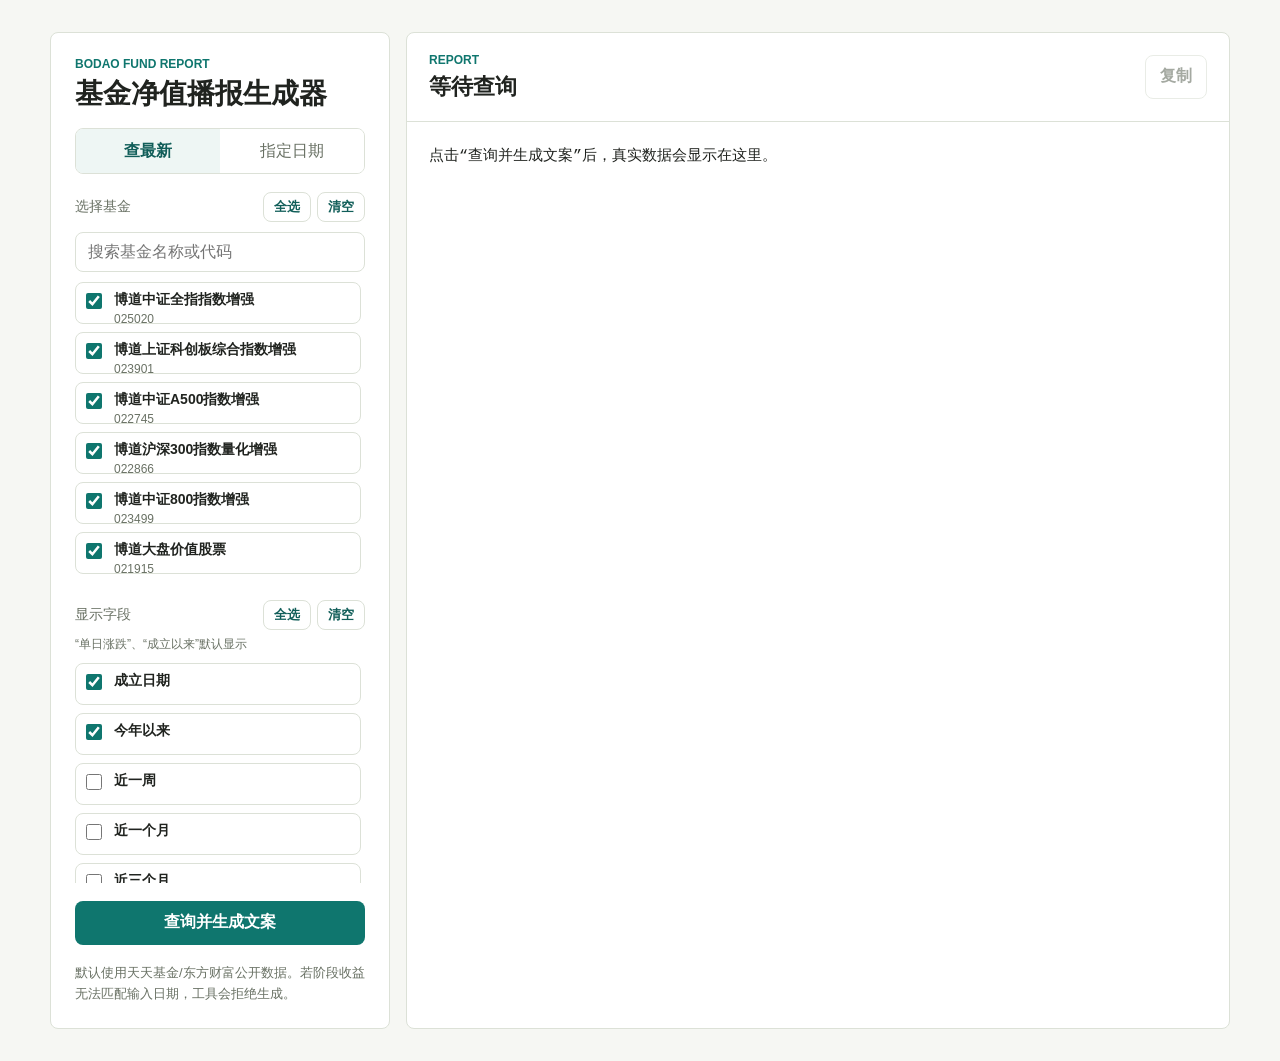
==== web/index.html @ 6c0c3e10 "Improve mobile responsive layout" ====
<!doctype html>
<html lang="zh-CN">
  <head>
    <meta charset="utf-8" />
    <meta name="viewport" content="width=device-width, initial-scale=1" />
    <title>基金净值播报</title>
    <link rel="stylesheet" href="styles.css?v=20260605-mobile" />
  </head>
  <body>
    <div id="loginOverlay" class="loginOverlay hidden">
      <form id="loginForm" class="loginBox">
        <p class="eyebrow">Access</p>
        <h2>输入访问密码</h2>
        <label class="field">
          <span>密码</span>
          <input id="passwordInput" type="password" autocomplete="current-password" />
        </label>
        <button class="primary" type="submit">进入</button>
        <p id="loginError" class="loginError"></p>
      </form>
    </div>

    <main class="app">
      <section class="panel controls" aria-label="查询设置">
        <div>
          <p class="eyebrow">BoDao Fund Report</p>
          <h1>基金净值播报生成器</h1>
        </div>

        <div class="mode" role="group" aria-label="查询方式">
          <button id="latestBtn" class="modeButton active" type="button">查最新</button>
          <button id="dateBtn" class="modeButton" type="button">指定日期</button>
        </div>

        <label class="field" id="dateField">
          <span>净值日期</span>
          <input id="dateInput" type="date" />
          <small>开发中</small>
        </label>

        <section class="fundPicker" aria-label="基金选择">
          <div class="pickerHeader">
            <span>选择基金</span>
            <div class="pickerActions">
              <button id="selectAllBtn" type="button">全选</button>
              <button id="clearAllBtn" type="button">清空</button>
            </div>
          </div>
          <input id="fundSearchInput" class="searchInput" type="search" placeholder="搜索基金名称或代码" />
          <div id="fundList" class="fundList"></div>
        </section>

        <section class="fundPicker" aria-label="显示字段">
          <div class="pickerHeader">
            <span>显示字段</span>
            <div class="pickerActions">
              <button id="selectAllMetricsBtn" type="button">全选</button>
              <button id="clearAllMetricsBtn" type="button">清空</button>
            </div>
          </div>
          <p class="pickerNote">“单日涨跌”、“成立以来”默认显示</p>
          <div id="metricList" class="fundList compact"></div>
        </section>

        <button id="queryBtn" class="primary" type="button">
          查询并生成文案
        </button>

        <p class="hint">
          默认使用天天基金/东方财富公开数据。若阶段收益无法匹配输入日期，工具会拒绝生成。
        </p>
      </section>

      <section class="panel result" aria-label="查询结果">
        <div class="resultHeader">
          <div>
            <p class="eyebrow">Report</p>
            <h2 id="statusTitle">等待查询</h2>
          </div>
          <button id="copyBtn" class="ghost" type="button" disabled>复制</button>
        </div>

        <pre id="reportOutput" class="reportText">点击“查询并生成文案”后，真实数据会显示在这里。</pre>

        <div id="dataTableWrap" class="tableWrap hidden">
          <table>
            <thead>
              <tr id="dataHead"></tr>
            </thead>
            <tbody id="dataRows"></tbody>
          </table>
        </div>
      </section>
    </main>

    <script src="app.js?v=20260605-mobile"></script>
  </body>
</html>
---- web/styles.css ----
:root {
  color-scheme: light;
  --bg: #f6f7f3;
  --panel: #ffffff;
  --ink: #20231f;
  --muted: #697164;
  --line: #dce1d7;
  --accent: #0f766e;
  --accent-dark: #115e59;
  --soft: #eef6f4;
  --danger: #b42318;
}

* {
  box-sizing: border-box;
}

body {
  margin: 0;
  min-height: 100vh;
  background: var(--bg);
  color: var(--ink);
  font-family: -apple-system, BlinkMacSystemFont, "Segoe UI", sans-serif;
}

button,
input {
  font: inherit;
}

.app {
  width: min(1180px, calc(100vw - 32px));
  margin: 0 auto;
  padding: 32px 0;
  display: grid;
  grid-template-columns: 340px minmax(0, 1fr);
  gap: 16px;
}

.panel {
  background: var(--panel);
  border: 1px solid var(--line);
  border-radius: 8px;
}

.controls {
  padding: 24px;
  height: fit-content;
  display: grid;
  gap: 18px;
}

.eyebrow {
  margin: 0 0 6px;
  color: var(--accent);
  font-size: 12px;
  font-weight: 700;
  text-transform: uppercase;
}

h1,
h2 {
  margin: 0;
  letter-spacing: 0;
}

h1 {
  font-size: 28px;
  line-height: 1.18;
}

h2 {
  font-size: 22px;
  line-height: 1.25;
}

.mode {
  display: grid;
  grid-template-columns: 1fr 1fr;
  border: 1px solid var(--line);
  border-radius: 8px;
  overflow: hidden;
}

.modeButton {
  min-height: 44px;
  border: 0;
  background: #fff;
  color: var(--muted);
  cursor: pointer;
}

.modeButton.active {
  background: var(--soft);
  color: var(--accent-dark);
  font-weight: 700;
}

.field {
  display: grid;
  gap: 8px;
  color: var(--muted);
  font-size: 14px;
}

.field small {
  color: var(--muted);
  font-size: 12px;
  line-height: 1.3;
}

.field.hidden,
.hidden {
  display: none;
}

.fundPicker {
  display: grid;
  gap: 10px;
}

.pickerHeader {
  display: flex;
  align-items: center;
  justify-content: space-between;
  gap: 12px;
  color: var(--muted);
  font-size: 14px;
}

.pickerActions {
  display: flex;
  gap: 6px;
}

.pickerActions button {
  min-height: 30px;
  border: 1px solid var(--line);
  border-radius: 8px;
  padding: 0 10px;
  background: #fff;
  color: var(--accent-dark);
  cursor: pointer;
  font-size: 13px;
  font-weight: 700;
}

.pickerNote {
  margin: -4px 0 0;
  color: var(--muted);
  font-size: 12px;
  line-height: 1.4;
}

.fundList {
  display: grid;
  gap: 8px;
  max-height: 300px;
  overflow: auto;
  padding-right: 4px;
}

.fundList.compact {
  max-height: 220px;
}

.searchInput {
  min-height: 40px;
  border-radius: 8px;
}

.fundOption {
  display: grid;
  grid-template-columns: 20px minmax(0, 1fr);
  gap: 8px;
  align-items: start;
  min-height: 42px;
  padding: 8px 10px;
  border: 1px solid var(--line);
  border-radius: 8px;
  background: #fff;
  cursor: pointer;
}

.fundOption input {
  width: 16px;
  min-height: 16px;
  margin: 2px 0 0;
  accent-color: var(--accent);
}

.fundOption.disabled {
  opacity: 0.56;
  cursor: not-allowed;
}

.fundOption.filtered {
  display: none;
}

.fundName {
  display: block;
  color: var(--ink);
  font-size: 14px;
  font-weight: 700;
  line-height: 1.25;
}

.fundCode {
  display: block;
  margin-top: 3px;
  color: var(--muted);
  font-size: 12px;
  line-height: 1.2;
}

.loginOverlay {
  position: fixed;
  inset: 0;
  z-index: 10;
  display: grid;
  place-items: center;
  padding: 24px;
  background: rgba(246, 247, 243, 0.92);
}

.loginOverlay.hidden {
  display: none;
}

.loginBox {
  width: min(380px, 100%);
  display: grid;
  gap: 16px;
  padding: 24px;
  background: #fff;
  border: 1px solid var(--line);
  border-radius: 8px;
  box-shadow: 0 18px 44px rgba(32, 35, 31, 0.12);
}

.loginError {
  min-height: 20px;
  margin: 0;
  color: var(--danger);
  font-size: 13px;
}

input {
  width: 100%;
  min-height: 44px;
  border: 1px solid var(--line);
  border-radius: 8px;
  padding: 0 12px;
  color: var(--ink);
}

.primary,
.ghost {
  min-height: 44px;
  border-radius: 8px;
  border: 1px solid transparent;
  cursor: pointer;
}

.primary {
  background: var(--accent);
  color: #fff;
  font-weight: 700;
}

.primary:disabled {
  cursor: wait;
  opacity: 0.72;
}

.ghost {
  padding: 0 14px;
  background: #fff;
  border-color: var(--line);
  color: var(--accent-dark);
  font-weight: 700;
}

.ghost:disabled {
  color: var(--muted);
  cursor: not-allowed;
  opacity: 0.6;
}

.hint {
  margin: 0;
  color: var(--muted);
  font-size: 13px;
  line-height: 1.6;
}

.result {
  min-height: calc(100vh - 64px);
  overflow: hidden;
}

.resultHeader {
  min-height: 88px;
  padding: 20px 22px;
  border-bottom: 1px solid var(--line);
  display: flex;
  align-items: center;
  justify-content: space-between;
  gap: 16px;
}

.reportText {
  min-height: 420px;
  margin: 0;
  padding: 22px;
  white-space: pre-wrap;
  word-break: break-word;
  font-family: ui-monospace, SFMono-Regular, Menlo, Monaco, Consolas, monospace;
  font-size: 15px;
  line-height: 1.72;
}

.reportText.error {
  color: var(--danger);
}

.tableWrap {
  border-top: 1px solid var(--line);
  overflow-x: auto;
}

table {
  width: 100%;
  border-collapse: collapse;
  font-size: 14px;
}

th,
td {
  padding: 12px 14px;
  border-bottom: 1px solid var(--line);
  text-align: left;
  white-space: nowrap;
}

th {
  color: var(--muted);
  font-weight: 700;
}

@media (max-width: 820px) {
  .app {
    grid-template-columns: 1fr;
    width: min(100vw - 24px, 680px);
    padding: 12px 0;
  }

  .result {
    min-height: 520px;
  }
}

@media (max-width: 640px) {
  body {
    background: #fff;
  }

  .app {
    width: 100%;
    padding: 0;
    gap: 0;
  }

  .panel {
    border-left: 0;
    border-right: 0;
    border-radius: 0;
  }

  .controls {
    padding: 18px 16px 20px;
    gap: 14px;
  }

  h1 {
    font-size: 24px;
  }

  h2 {
    font-size: 19px;
  }

  .modeButton,
  .primary,
  .ghost,
  input {
    min-height: 42px;
  }

  .fundList {
    max-height: 240px;
  }

  .fundList.compact {
    max-height: 180px;
  }

  .fundOption {
    min-height: 40px;
    padding: 8px;
  }

  .fundName {
    font-size: 13px;
  }

  .result {
    min-height: 0;
    border-top: 8px solid var(--bg);
  }

  .resultHeader {
    min-height: 72px;
    padding: 16px;
    align-items: flex-start;
  }

  .reportText {
    min-height: 320px;
    padding: 16px;
    font-size: 14px;
    line-height: 1.68;
  }

  table {
    min-width: 680px;
    font-size: 13px;
  }

  th,
  td {
    padding: 10px 12px;
  }
}

@media (max-width: 380px) {
  .controls {
    padding: 16px 12px;
  }

  h1 {
    font-size: 22px;
  }

  .pickerHeader {
    align-items: flex-start;
    flex-direction: column;
  }

  .pickerActions {
    width: 100%;
  }

  .pickerActions button {
    flex: 1;
  }
}
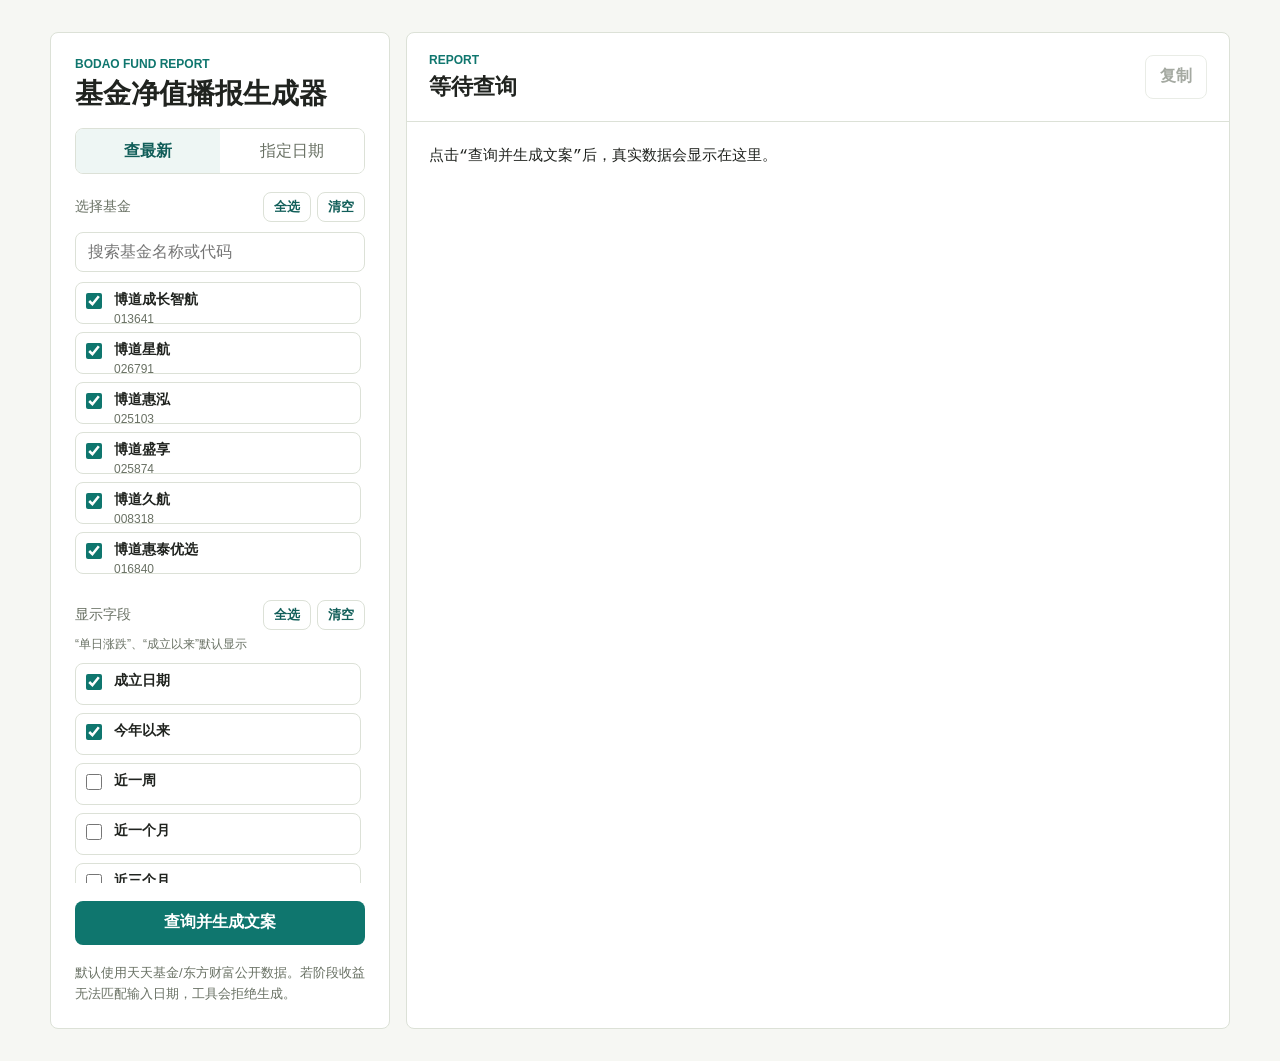
==== commit 37098e4c: "Prioritize key funds and add table source dates" ====
--- a/web/index.html
+++ b/web/index.html
@@ -4,7 +4,7 @@
     <meta charset="utf-8" />
     <meta name="viewport" content="width=device-width, initial-scale=1" />
     <title>基金净值播报</title>
-    <link rel="stylesheet" href="styles.css?v=20260605-mobile" />
+    <link rel="stylesheet" href="styles.css?v=20260608-order-source" />
   </head>
   <body>
     <div id="loginOverlay" class="loginOverlay hidden">
@@ -93,6 +93,6 @@
       </section>
     </main>
 
-    <script src="app.js?v=20260605-mobile"></script>
+    <script src="app.js?v=20260608-order-source"></script>
   </body>
 </html>
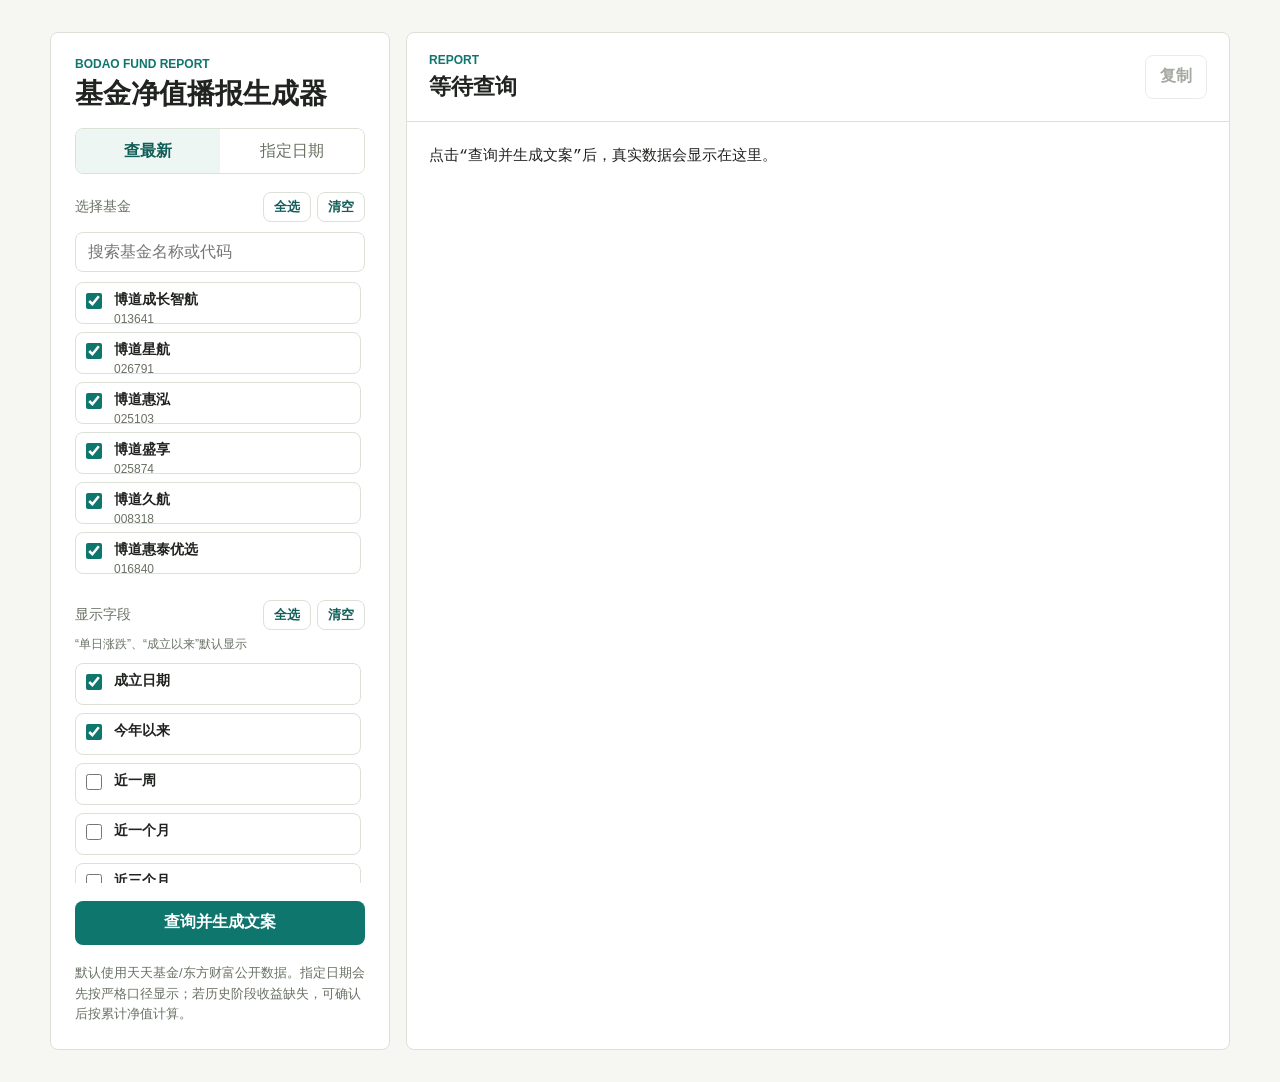
==== commit ef3263d4: "Add specified date fund query flow" ====
--- a/web/index.html
+++ b/web/index.html
@@ -4,7 +4,7 @@
     <meta charset="utf-8" />
     <meta name="viewport" content="width=device-width, initial-scale=1" />
     <title>基金净值播报</title>
-    <link rel="stylesheet" href="styles.css?v=20260608-order-source" />
+    <link rel="stylesheet" href="styles.css?v=20260615-date-query" />
   </head>
   <body>
     <div id="loginOverlay" class="loginOverlay hidden">
@@ -35,7 +35,7 @@
         <label class="field" id="dateField">
           <span>净值日期</span>
           <input id="dateInput" type="date" />
-          <small>开发中</small>
+          <small>非交易日会自动取该日期之前最近一个净值日。</small>
         </label>
 
         <section class="fundPicker" aria-label="基金选择">
@@ -67,7 +67,7 @@
         </button>
 
         <p class="hint">
-          默认使用天天基金/东方财富公开数据。若阶段收益无法匹配输入日期，工具会拒绝生成。
+          默认使用天天基金/东方财富公开数据。指定日期会先按严格口径显示；若历史阶段收益缺失，可确认后按累计净值计算。
         </p>
       </section>
 
@@ -93,6 +93,6 @@
       </section>
     </main>
 
-    <script src="app.js?v=20260608-order-source"></script>
+    <script src="app.js?v=20260615-date-query"></script>
   </body>
 </html>
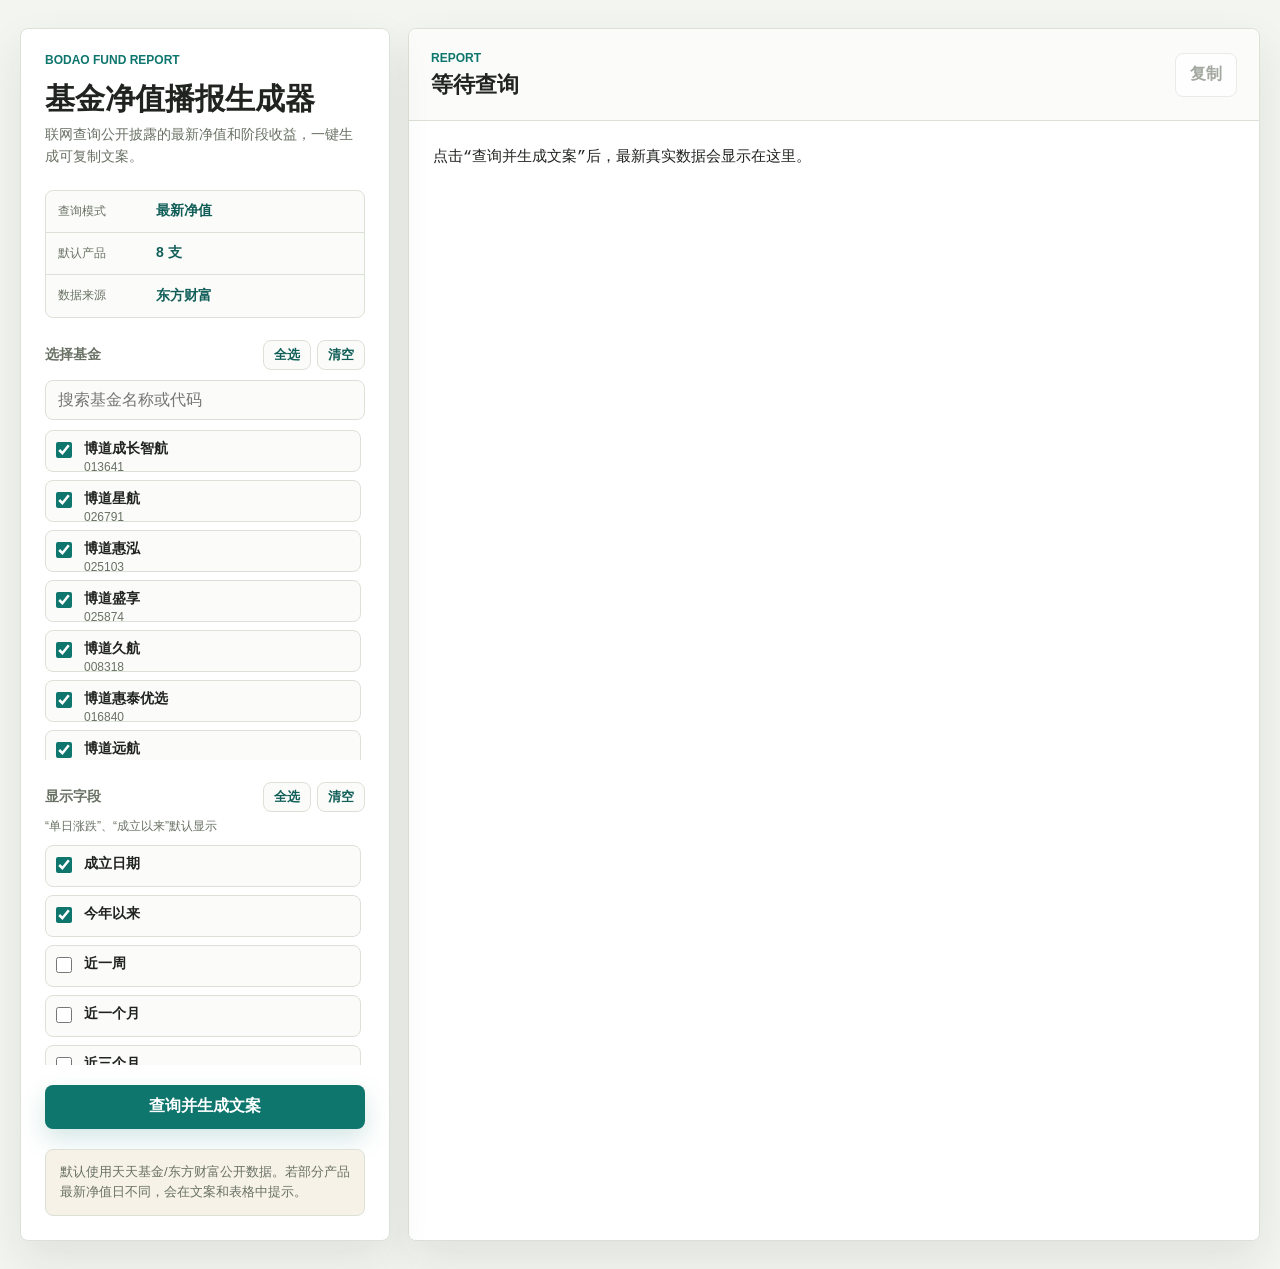
==== commit 2aa4a459: "Focus app on latest fund reports" ====
--- a/web/index.html
+++ b/web/index.html
@@ -4,7 +4,7 @@
     <meta charset="utf-8" />
     <meta name="viewport" content="width=device-width, initial-scale=1" />
     <title>基金净值播报</title>
-    <link rel="stylesheet" href="styles.css?v=20260615-date-query" />
+    <link rel="stylesheet" href="styles.css?v=20260616-latest-dashboard" />
   </head>
   <body>
     <div id="loginOverlay" class="loginOverlay hidden">
@@ -22,21 +22,26 @@
 
     <main class="app">
       <section class="panel controls" aria-label="查询设置">
-        <div>
+        <div class="brandBlock">
           <p class="eyebrow">BoDao Fund Report</p>
           <h1>基金净值播报生成器</h1>
+          <p class="subhead">联网查询公开披露的最新净值和阶段收益，一键生成可复制文案。</p>
         </div>
 
-        <div class="mode" role="group" aria-label="查询方式">
-          <button id="latestBtn" class="modeButton active" type="button">查最新</button>
-          <button id="dateBtn" class="modeButton" type="button">指定日期</button>
+        <div class="summaryGrid" aria-label="查询摘要">
+          <div class="summaryItem">
+            <span>查询模式</span>
+            <strong>最新净值</strong>
+          </div>
+          <div class="summaryItem">
+            <span>默认产品</span>
+            <strong>8 支</strong>
+          </div>
+          <div class="summaryItem">
+            <span>数据来源</span>
+            <strong>东方财富</strong>
+          </div>
         </div>
-
-        <label class="field" id="dateField">
-          <span>净值日期</span>
-          <input id="dateInput" type="date" />
-          <small>非交易日会自动取该日期之前最近一个净值日。</small>
-        </label>
 
         <section class="fundPicker" aria-label="基金选择">
           <div class="pickerHeader">
@@ -67,7 +72,7 @@
         </button>
 
         <p class="hint">
-          默认使用天天基金/东方财富公开数据。指定日期会先按严格口径显示；若历史阶段收益缺失，可确认后按累计净值计算。
+          默认使用天天基金/东方财富公开数据。若部分产品最新净值日不同，会在文案和表格中提示。
         </p>
       </section>
 
@@ -80,7 +85,7 @@
           <button id="copyBtn" class="ghost" type="button" disabled>复制</button>
         </div>
 
-        <pre id="reportOutput" class="reportText">点击“查询并生成文案”后，真实数据会显示在这里。</pre>
+        <pre id="reportOutput" class="reportText">点击“查询并生成文案”后，最新真实数据会显示在这里。</pre>
 
         <div id="dataTableWrap" class="tableWrap hidden">
           <table>
@@ -93,6 +98,6 @@
       </section>
     </main>
 
-    <script src="app.js?v=20260615-date-query"></script>
+    <script src="app.js?v=20260616-latest-dashboard"></script>
   </body>
 </html>
--- a/web/styles.css
+++ b/web/styles.css
@@ -1,14 +1,18 @@
 :root {
   color-scheme: light;
-  --bg: #f6f7f3;
+  --bg: #f3f5f0;
   --panel: #ffffff;
   --ink: #20231f;
   --muted: #697164;
   --line: #dce1d7;
+  --line-strong: #cbd4c6;
   --accent: #0f766e;
   --accent-dark: #115e59;
   --soft: #eef6f4;
+  --warm: #f7f2e8;
+  --blue: #edf4f8;
   --danger: #b42318;
+  --shadow: 0 18px 44px rgba(32, 35, 31, 0.09);
 }
 
 * {
@@ -29,25 +33,28 @@
 }
 
 .app {
-  width: min(1180px, calc(100vw - 32px));
+  width: min(1240px, calc(100vw - 32px));
   margin: 0 auto;
-  padding: 32px 0;
-  display: grid;
-  grid-template-columns: 340px minmax(0, 1fr);
-  gap: 16px;
+  padding: 28px 0;
+  display: grid;
+  grid-template-columns: 370px minmax(0, 1fr);
+  gap: 18px;
 }
 
 .panel {
   background: var(--panel);
   border: 1px solid var(--line);
   border-radius: 8px;
+  box-shadow: var(--shadow);
 }
 
 .controls {
   padding: 24px;
   height: fit-content;
   display: grid;
-  gap: 18px;
+  gap: 20px;
+  position: sticky;
+  top: 20px;
 }
 
 .eyebrow {
@@ -65,7 +72,7 @@
 }
 
 h1 {
-  font-size: 28px;
+  font-size: 30px;
   line-height: 1.18;
 }
 
@@ -74,25 +81,50 @@
   line-height: 1.25;
 }
 
-.mode {
-  display: grid;
-  grid-template-columns: 1fr 1fr;
+.brandBlock {
+  display: grid;
+  gap: 8px;
+  padding-bottom: 2px;
+}
+
+.subhead {
+  margin: 0;
+  color: var(--muted);
+  font-size: 14px;
+  line-height: 1.55;
+}
+
+.summaryGrid {
+  display: grid;
+  grid-template-columns: 1fr;
   border: 1px solid var(--line);
   border-radius: 8px;
   overflow: hidden;
-}
-
-.modeButton {
-  min-height: 44px;
-  border: 0;
-  background: #fff;
-  color: var(--muted);
-  cursor: pointer;
-}
-
-.modeButton.active {
-  background: var(--soft);
+  background: #fbfcf9;
+}
+
+.summaryItem {
+  display: grid;
+  grid-template-columns: 88px minmax(0, 1fr);
+  align-items: center;
+  gap: 10px;
+  min-height: 42px;
+  padding: 9px 12px;
+  border-bottom: 1px solid var(--line);
+}
+
+.summaryItem:last-child {
+  border-bottom: 0;
+}
+
+.summaryItem span {
+  color: var(--muted);
+  font-size: 12px;
+}
+
+.summaryItem strong {
   color: var(--accent-dark);
+  font-size: 14px;
   font-weight: 700;
 }
 
@@ -117,6 +149,7 @@
 .fundPicker {
   display: grid;
   gap: 10px;
+  padding-top: 2px;
 }
 
 .pickerHeader {
@@ -126,6 +159,7 @@
   gap: 12px;
   color: var(--muted);
   font-size: 14px;
+  font-weight: 700;
 }
 
 .pickerActions {
@@ -138,13 +172,18 @@
   border: 1px solid var(--line);
   border-radius: 8px;
   padding: 0 10px;
-  background: #fff;
+  background: #fbfcf9;
   color: var(--accent-dark);
   cursor: pointer;
   font-size: 13px;
   font-weight: 700;
 }
 
+.pickerActions button:hover {
+  border-color: var(--line-strong);
+  background: var(--soft);
+}
+
 .pickerNote {
   margin: -4px 0 0;
   color: var(--muted);
@@ -155,7 +194,7 @@
 .fundList {
   display: grid;
   gap: 8px;
-  max-height: 300px;
+  max-height: 330px;
   overflow: auto;
   padding-right: 4px;
 }
@@ -167,6 +206,7 @@
 .searchInput {
   min-height: 40px;
   border-radius: 8px;
+  background: #fbfcf9;
 }
 
 .fundOption {
@@ -175,11 +215,17 @@
   gap: 8px;
   align-items: start;
   min-height: 42px;
-  padding: 8px 10px;
-  border: 1px solid var(--line);
-  border-radius: 8px;
+  padding: 9px 10px;
+  border: 1px solid var(--line);
+  border-radius: 8px;
+  background: #fbfcf9;
+  cursor: pointer;
+  transition: border-color 0.16s ease, background 0.16s ease, transform 0.16s ease;
+}
+
+.fundOption:hover {
+  border-color: var(--line-strong);
   background: #fff;
-  cursor: pointer;
 }
 
 .fundOption input {
@@ -253,6 +299,12 @@
   border-radius: 8px;
   padding: 0 12px;
   color: var(--ink);
+  background: #fff;
+}
+
+input:focus {
+  border-color: var(--accent);
+  outline: 3px solid rgba(15, 118, 110, 0.12);
 }
 
 .primary,
@@ -267,6 +319,11 @@
   background: var(--accent);
   color: #fff;
   font-weight: 700;
+  box-shadow: 0 10px 24px rgba(15, 118, 110, 0.18);
+}
+
+.primary:hover:not(:disabled) {
+  background: var(--accent-dark);
 }
 
 .primary:disabled {
@@ -282,6 +339,10 @@
   font-weight: 700;
 }
 
+.ghost:hover:not(:disabled) {
+  background: var(--soft);
+}
+
 .ghost:disabled {
   color: var(--muted);
   cursor: not-allowed;
@@ -290,6 +351,10 @@
 
 .hint {
   margin: 0;
+  padding: 12px 14px;
+  border: 1px solid var(--line);
+  border-radius: 8px;
+  background: var(--warm);
   color: var(--muted);
   font-size: 13px;
   line-height: 1.6;
@@ -298,27 +363,33 @@
 .result {
   min-height: calc(100vh - 64px);
   overflow: hidden;
+  display: grid;
+  grid-template-rows: auto minmax(360px, 1fr) auto;
 }
 
 .resultHeader {
-  min-height: 88px;
+  min-height: 92px;
   padding: 20px 22px;
   border-bottom: 1px solid var(--line);
   display: flex;
   align-items: center;
   justify-content: space-between;
   gap: 16px;
+  background: #fbfcf9;
 }
 
 .reportText {
   min-height: 420px;
   margin: 0;
-  padding: 22px;
+  padding: 24px;
   white-space: pre-wrap;
   word-break: break-word;
   font-family: ui-monospace, SFMono-Regular, Menlo, Monaco, Consolas, monospace;
   font-size: 15px;
   line-height: 1.72;
+  background:
+    linear-gradient(#fff, #fff) padding-box,
+    linear-gradient(90deg, var(--soft), var(--blue)) border-box;
 }
 
 .reportText.error {
@@ -328,6 +399,7 @@
 .tableWrap {
   border-top: 1px solid var(--line);
   overflow-x: auto;
+  background: #fff;
 }
 
 table {
@@ -347,6 +419,13 @@
 th {
   color: var(--muted);
   font-weight: 700;
+  background: #fbfcf9;
+  position: sticky;
+  top: 0;
+}
+
+tbody tr:hover {
+  background: #fbfcf9;
 }
 
 @media (max-width: 820px) {
@@ -356,6 +435,10 @@
     padding: 12px 0;
   }
 
+  .controls {
+    position: static;
+  }
+
   .result {
     min-height: 520px;
   }
@@ -391,7 +474,6 @@
     font-size: 19px;
   }
 
-  .modeButton,
   .primary,
   .ghost,
   input {
@@ -399,7 +481,7 @@
   }
 
   .fundList {
-    max-height: 240px;
+    max-height: 260px;
   }
 
   .fundList.compact {
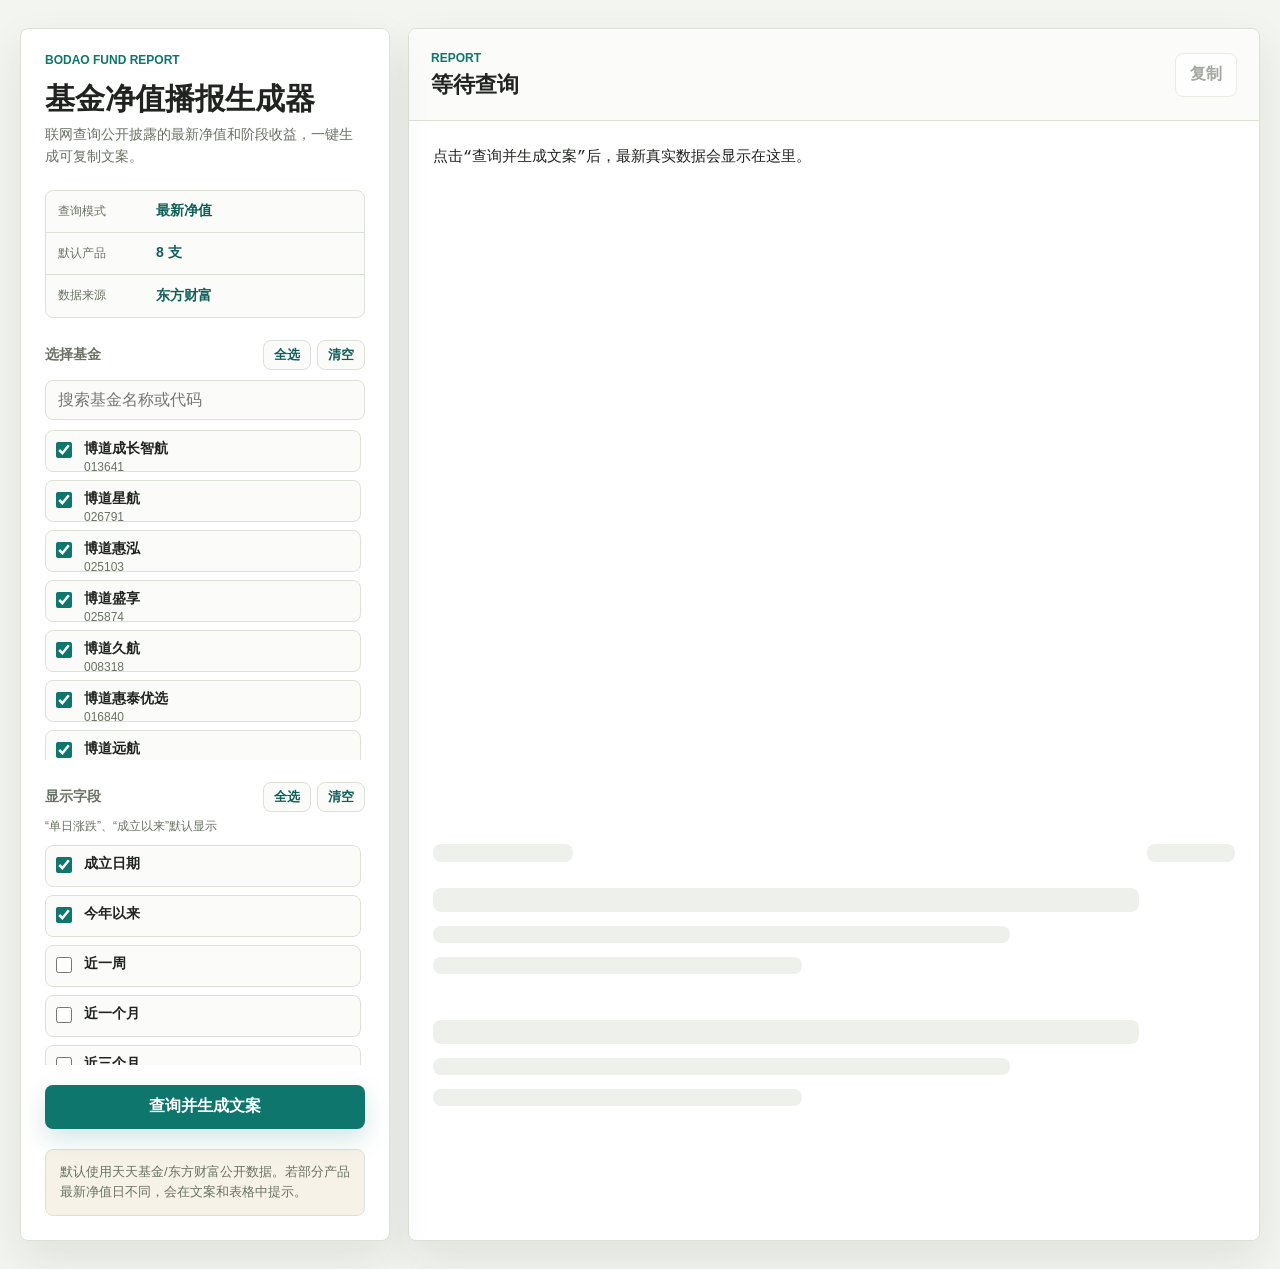
==== commit d8e2766b: "Polish loading and button interactions" ====
--- a/web/index.html
+++ b/web/index.html
@@ -4,7 +4,7 @@
     <meta charset="utf-8" />
     <meta name="viewport" content="width=device-width, initial-scale=1" />
     <title>基金净值播报</title>
-    <link rel="stylesheet" href="styles.css?v=20260616-latest-dashboard" />
+    <link rel="stylesheet" href="styles.css?v=20260616-loading-polish" />
   </head>
   <body>
     <div id="loginOverlay" class="loginOverlay hidden">
@@ -86,6 +86,19 @@
         </div>
 
         <pre id="reportOutput" class="reportText">点击“查询并生成文案”后，最新真实数据会显示在这里。</pre>
+        <div id="loadingSkeleton" class="skeletonWrap hidden" aria-hidden="true">
+          <div class="skeletonHeader">
+            <span></span>
+            <span></span>
+          </div>
+          <div class="skeletonBlock wide"></div>
+          <div class="skeletonBlock"></div>
+          <div class="skeletonBlock short"></div>
+          <div class="skeletonGap"></div>
+          <div class="skeletonBlock wide"></div>
+          <div class="skeletonBlock"></div>
+          <div class="skeletonBlock short"></div>
+        </div>
 
         <div id="dataTableWrap" class="tableWrap hidden">
           <table>
@@ -98,6 +111,6 @@
       </section>
     </main>
 
-    <script src="app.js?v=20260616-latest-dashboard"></script>
+    <script src="app.js?v=20260616-loading-polish"></script>
   </body>
 </html>
--- a/web/styles.css
+++ b/web/styles.css
@@ -313,6 +313,13 @@
   border-radius: 8px;
   border: 1px solid transparent;
   cursor: pointer;
+  transform: translateY(0);
+  transition:
+    background 0.18s ease,
+    border-color 0.18s ease,
+    box-shadow 0.18s ease,
+    transform 0.18s ease,
+    opacity 0.18s ease;
 }
 
 .primary {
@@ -324,11 +331,19 @@
 
 .primary:hover:not(:disabled) {
   background: var(--accent-dark);
+  box-shadow: 0 16px 32px rgba(15, 118, 110, 0.28);
+  transform: translateY(-2px);
+}
+
+.primary:active:not(:disabled) {
+  box-shadow: 0 8px 18px rgba(15, 118, 110, 0.24);
+  transform: translateY(0);
 }
 
 .primary:disabled {
   cursor: wait;
   opacity: 0.72;
+  transform: none;
 }
 
 .ghost {
@@ -341,6 +356,14 @@
 
 .ghost:hover:not(:disabled) {
   background: var(--soft);
+  border-color: var(--line-strong);
+  box-shadow: 0 8px 18px rgba(32, 35, 31, 0.08);
+  transform: translateY(-1px);
+}
+
+.ghost:active:not(:disabled) {
+  box-shadow: none;
+  transform: translateY(0);
 }
 
 .ghost:disabled {
@@ -392,8 +415,80 @@
     linear-gradient(90deg, var(--soft), var(--blue)) border-box;
 }
 
+.reportText.loading {
+  display: none;
+}
+
 .reportText.error {
   color: var(--danger);
+}
+
+.skeletonWrap {
+  min-height: 420px;
+  padding: 24px;
+  display: grid;
+  align-content: start;
+  gap: 14px;
+  background: #fff;
+}
+
+.skeletonHeader {
+  display: flex;
+  justify-content: space-between;
+  gap: 16px;
+  margin-bottom: 12px;
+}
+
+.skeletonHeader span,
+.skeletonBlock {
+  display: block;
+  overflow: hidden;
+  border-radius: 8px;
+  background: #eef1eb;
+  position: relative;
+}
+
+.skeletonHeader span {
+  width: 140px;
+  height: 18px;
+}
+
+.skeletonHeader span:last-child {
+  width: 88px;
+}
+
+.skeletonBlock {
+  width: 72%;
+  height: 17px;
+}
+
+.skeletonBlock.wide {
+  width: 88%;
+  height: 24px;
+}
+
+.skeletonBlock.short {
+  width: 46%;
+}
+
+.skeletonGap {
+  height: 18px;
+}
+
+.skeletonHeader span::after,
+.skeletonBlock::after {
+  content: "";
+  position: absolute;
+  inset: 0;
+  transform: translateX(-100%);
+  background: linear-gradient(90deg, transparent, rgba(255, 255, 255, 0.72), transparent);
+  animation: skeletonShimmer 1.25s ease-in-out infinite;
+}
+
+@keyframes skeletonShimmer {
+  100% {
+    transform: translateX(100%);
+  }
 }
 
 .tableWrap {
@@ -515,6 +610,11 @@
     line-height: 1.68;
   }
 
+  .skeletonWrap {
+    min-height: 320px;
+    padding: 16px;
+  }
+
   table {
     min-width: 680px;
     font-size: 13px;
@@ -526,6 +626,18 @@
   }
 }
 
+@media (prefers-reduced-motion: reduce) {
+  .primary,
+  .ghost {
+    transition: none;
+  }
+
+  .skeletonHeader span::after,
+  .skeletonBlock::after {
+    animation: none;
+  }
+}
+
 @media (max-width: 380px) {
   .controls {
     padding: 16px 12px;
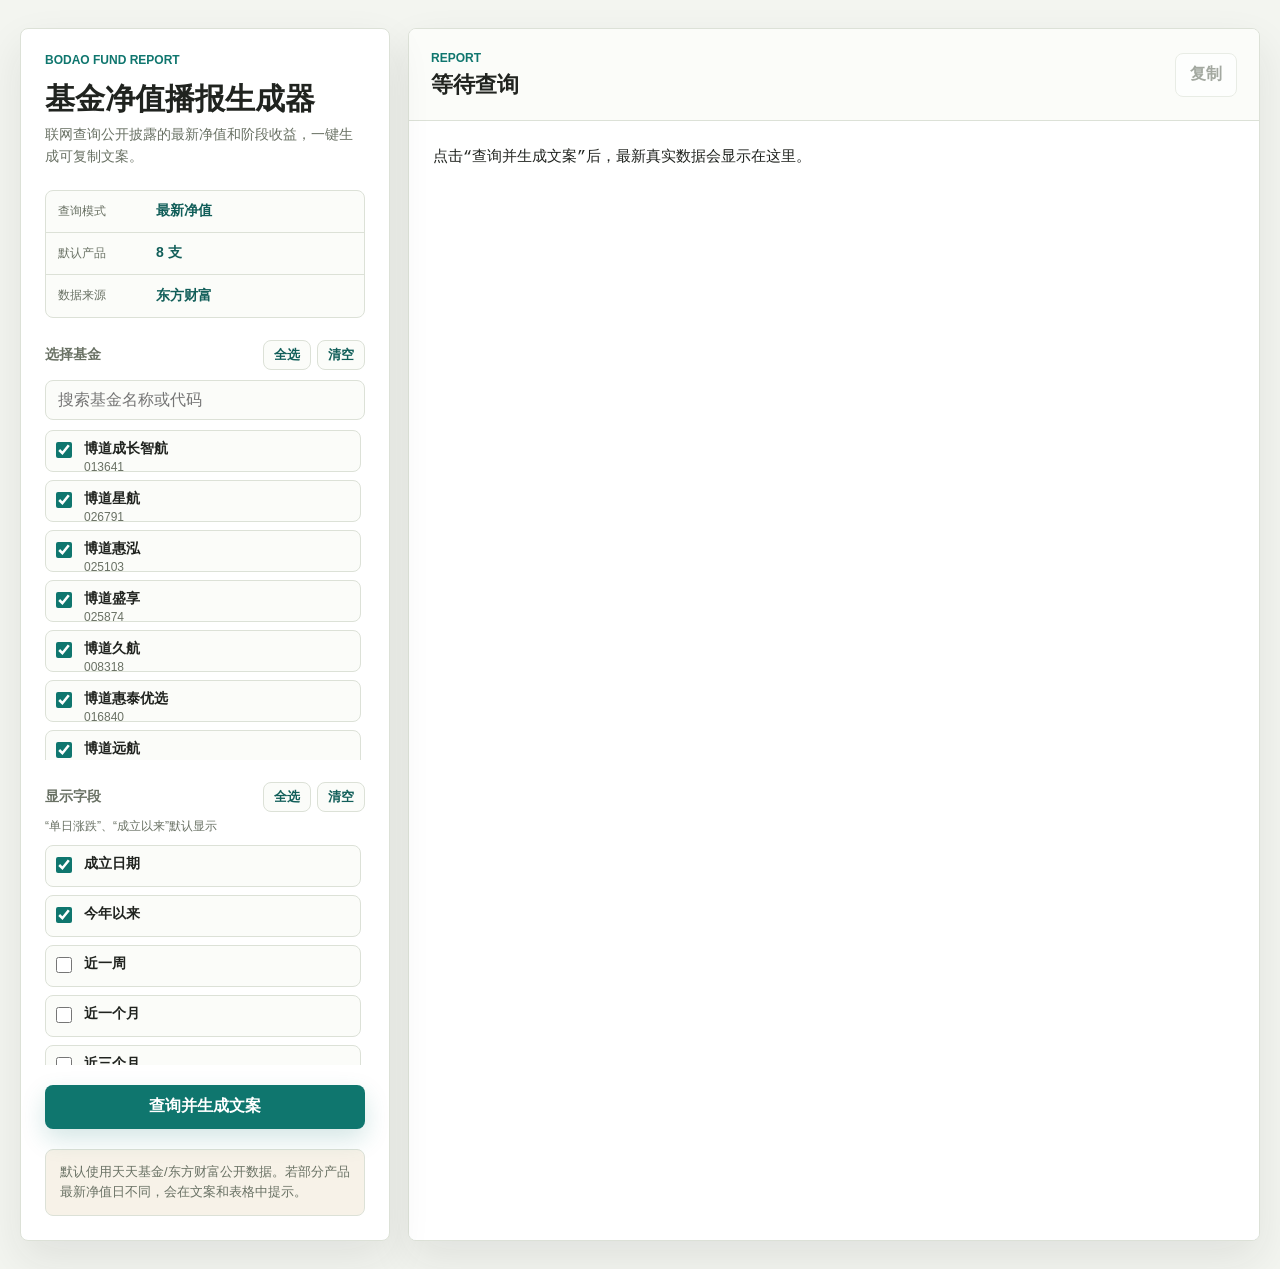
==== commit 49ed6974: "Hide loading skeleton outside queries" ====
--- a/web/index.html
+++ b/web/index.html
@@ -4,7 +4,7 @@
     <meta charset="utf-8" />
     <meta name="viewport" content="width=device-width, initial-scale=1" />
     <title>基金净值播报</title>
-    <link rel="stylesheet" href="styles.css?v=20260616-loading-polish" />
+    <link rel="stylesheet" href="styles.css?v=20260616-loading-hide-fix" />
   </head>
   <body>
     <div id="loginOverlay" class="loginOverlay hidden">
@@ -111,6 +111,6 @@
       </section>
     </main>
 
-    <script src="app.js?v=20260616-loading-polish"></script>
+    <script src="app.js?v=20260616-loading-hide-fix"></script>
   </body>
 </html>
--- a/web/styles.css
+++ b/web/styles.css
@@ -432,6 +432,10 @@
   background: #fff;
 }
 
+.skeletonWrap.hidden {
+  display: none;
+}
+
 .skeletonHeader {
   display: flex;
   justify-content: space-between;
